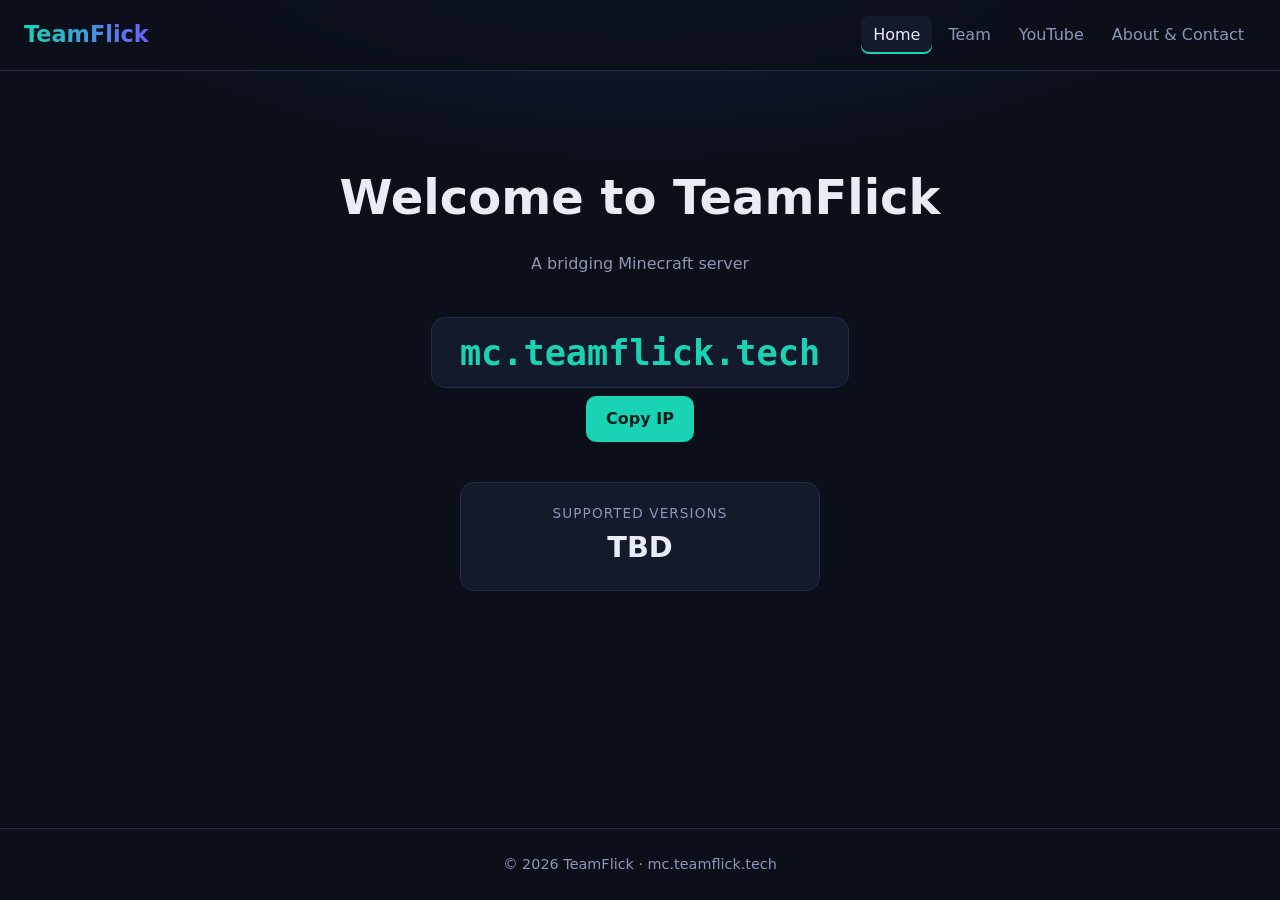
==== index.html @ f41781c0 "Initial TeamFlick static site" ====
<!doctype html>
<html lang="en">
<head>
<meta charset="utf-8">
<meta name="viewport" content="width=device-width, initial-scale=1">
<title>Home</title>
<meta name="description" content="TeamFlick – a Minecraft bridging server. IP: mc.teamflick.tech">
<link rel="stylesheet" href="assets/style.css">
</head>
<body data-page="home">
<header id="nav"></header>
<main>
<div class="hero">
  <h1>Welcome to TeamFlick</h1>
  <p class="muted" id="tagline"></p>
  <div class="ip" id="ip">…</div><br>
  <span id="copy"></span>
  <div class="stat"><div class="label">Supported versions</div><div class="value" id="versions">…</div></div>
</div>
</main>
<footer id="footer"></footer>
<script src="assets/app.js"></script>
</body>
</html>
---- assets/style.css ----
:root {
  --bg: #0b0f1a; --panel: #131a2b; --line: #222c45; --text: #e8ecf6; --muted: #8b97b5;
  --accent: #19d3b5; --accent2: #6d5efc;
}
* { box-sizing: border-box; }
body {
  margin: 0; background: radial-gradient(1200px 600px at 50% -200px, #1a2550 0%, var(--bg) 60%) no-repeat, var(--bg);
  color: var(--text); font: 16px/1.6 system-ui, -apple-system, "Segoe UI", Roboto, sans-serif;
  min-height: 100vh; display: flex; flex-direction: column;
}
#nav { display: flex; flex-wrap: wrap; gap: 12px 24px; align-items: center; justify-content: space-between;
  padding: 16px 24px; border-bottom: 1px solid var(--line); background: rgba(11,15,26,.8); backdrop-filter: blur(8px);
  position: sticky; top: 0; z-index: 5; }
.brand { font-weight: 800; font-size: 1.4rem; color: var(--text); text-decoration: none;
  background: linear-gradient(90deg, var(--accent), var(--accent2)); -webkit-background-clip: text; background-clip: text; color: transparent; }
nav { display: flex; flex-wrap: wrap; gap: 4px; }
nav a { color: var(--muted); text-decoration: none; padding: 6px 12px; border-radius: 8px; }
nav a:hover { color: var(--text); background: var(--panel); }
nav a.active { color: var(--text); background: var(--panel); box-shadow: inset 0 -2px var(--accent); }
main { flex: 1; width: 100%; max-width: 960px; margin: 0 auto; padding: 40px 24px; }
h1 { font-size: clamp(2rem, 6vw, 3rem); margin: 0 0 8px; }
h2 { margin: 0 0 12px; font-size: 1.2rem; }
.muted { color: var(--muted); }
.hero { text-align: center; padding: 48px 0 24px; }
.ip { display: inline-block; margin: 24px 0 8px; padding: 14px 28px; border-radius: 14px; background: var(--panel);
  border: 1px solid var(--line); font: 700 clamp(1.4rem, 5vw, 2.2rem) ui-monospace, Menlo, Consolas, monospace; color: var(--accent); }
.btn { cursor: pointer; border: 0; border-radius: 10px; padding: 10px 20px; font: inherit; font-weight: 600;
  color: #04201c; background: var(--accent); }
.btn:hover { filter: brightness(1.1); }
.stat { margin: 40px auto 0; max-width: 360px; padding: 20px; border-radius: 14px; background: var(--panel); border: 1px solid var(--line); }
.stat .label { color: var(--muted); font-size: .85rem; text-transform: uppercase; letter-spacing: .08em; }
.stat .value { font-size: 1.8rem; font-weight: 700; }
.grid { display: grid; grid-template-columns: repeat(auto-fill, minmax(200px, 1fr)); gap: 12px; }
.card { display: flex; gap: 12px; padding: 14px; border-radius: 12px; background: var(--panel); border: 1px solid var(--line);
  color: var(--text); text-decoration: none; }
a.card:hover { border-color: var(--accent); transform: translateY(-2px); transition: .15s; }
.member { align-items: center; }
.member img { border-radius: 8px; image-rendering: pixelated; background: var(--line); }
.rank { margin-bottom: 28px; }
.tag { display: inline-block; padding: 2px 12px; border-radius: 999px; font-weight: 700; font-size: .95rem;
  color: var(--c, #fff); border: 1px solid var(--c, #fff); background: color-mix(in srgb, var(--c, #fff) 12%, transparent); }
.yttag { --c: #ff4d4d; align-self: flex-start; font-size: .8rem; color: #ff4d4d; border-color: #ff4d4d; background: rgba(255,77,77,.12); }
.yt, .link { flex-direction: column; gap: 6px; }
.go { color: var(--accent); font-size: .9rem; margin-top: 4px; }
ul { padding-left: 20px; }
section.block { margin-bottom: 32px; }
#footer { text-align: center; padding: 24px; color: var(--muted); border-top: 1px solid var(--line); font-size: .9rem; }
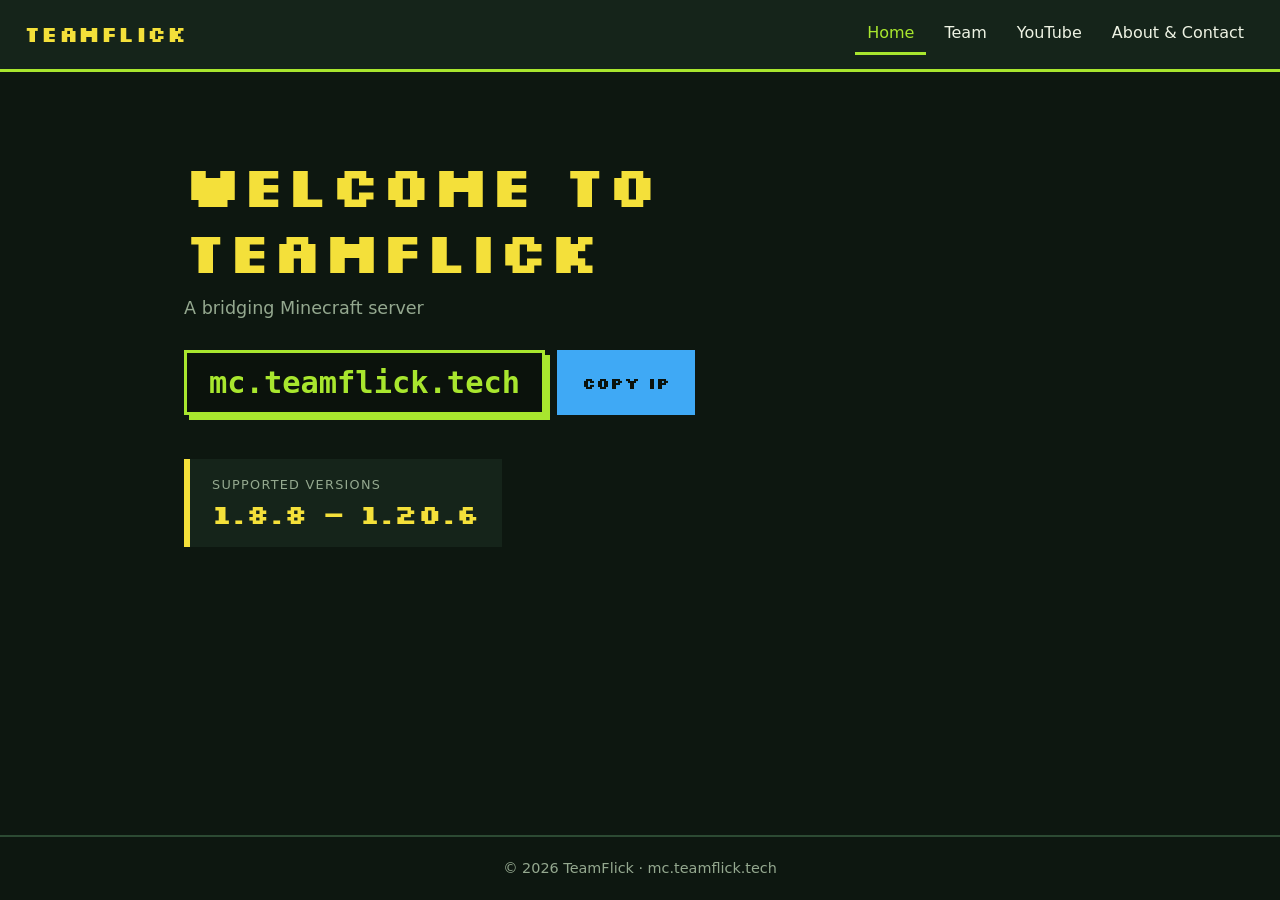
==== commit 43b0eb34: "Restyle: green/yellow theme with blue accents, pixel headings, logo slot" ====
--- a/index.html
+++ b/index.html
@@ -13,8 +13,7 @@
 <div class="hero">
   <h1>Welcome to TeamFlick</h1>
   <p class="muted" id="tagline"></p>
-  <div class="ip" id="ip">…</div><br>
-  <span id="copy"></span>
+  <div class="ip-row"><div class="ip" id="ip">…</div><span id="copy" style="display:flex"></span></div>
   <div class="stat"><div class="label">Supported versions</div><div class="value" id="versions">…</div></div>
 </div>
 </main>
--- a/assets/style.css
+++ b/assets/style.css
@@ -1,47 +1,77 @@
+@import url("https://fonts.googleapis.com/css2?family=Silkscreen:wght@400;700&display=swap");
+
 :root {
-  --bg: #0b0f1a; --panel: #131a2b; --line: #222c45; --text: #e8ecf6; --muted: #8b97b5;
-  --accent: #19d3b5; --accent2: #6d5efc;
+  --bg: #0d1710;
+  --panel: #15241a;
+  --panel2: #1b2d20;
+  --line: #2c4a33;
+  --text: #eef3e4;
+  --muted: #94a88f;
+  --lime: #a8e62e;
+  --yellow: #f4e03a;
+  --blue: #3fa9f5;
+  --ink: #0b120c;
+  --pixel: "Silkscreen", ui-monospace, Menlo, Consolas, monospace;
 }
 * { box-sizing: border-box; }
 body {
-  margin: 0; background: radial-gradient(1200px 600px at 50% -200px, #1a2550 0%, var(--bg) 60%) no-repeat, var(--bg);
-  color: var(--text); font: 16px/1.6 system-ui, -apple-system, "Segoe UI", Roboto, sans-serif;
+  margin: 0; background: var(--bg); color: var(--text);
+  font: 16px/1.6 system-ui, -apple-system, "Segoe UI", Roboto, sans-serif;
   min-height: 100vh; display: flex; flex-direction: column;
 }
-#nav { display: flex; flex-wrap: wrap; gap: 12px 24px; align-items: center; justify-content: space-between;
-  padding: 16px 24px; border-bottom: 1px solid var(--line); background: rgba(11,15,26,.8); backdrop-filter: blur(8px);
-  position: sticky; top: 0; z-index: 5; }
-.brand { font-weight: 800; font-size: 1.4rem; color: var(--text); text-decoration: none;
-  background: linear-gradient(90deg, var(--accent), var(--accent2)); -webkit-background-clip: text; background-clip: text; color: transparent; }
-nav { display: flex; flex-wrap: wrap; gap: 4px; }
-nav a { color: var(--muted); text-decoration: none; padding: 6px 12px; border-radius: 8px; }
-nav a:hover { color: var(--text); background: var(--panel); }
-nav a.active { color: var(--text); background: var(--panel); box-shadow: inset 0 -2px var(--accent); }
-main { flex: 1; width: 100%; max-width: 960px; margin: 0 auto; padding: 40px 24px; }
-h1 { font-size: clamp(2rem, 6vw, 3rem); margin: 0 0 8px; }
-h2 { margin: 0 0 12px; font-size: 1.2rem; }
+a { color: var(--blue); }
+
+/* header */
+#nav {
+  display: flex; flex-wrap: wrap; gap: 10px 28px; align-items: center; justify-content: space-between;
+  padding: 14px 24px; background: var(--panel); border-bottom: 3px solid var(--lime);
+}
+.brand { display: flex; align-items: center; gap: 10px; font-family: var(--pixel); font-weight: 700;
+  font-size: 1.4rem; color: var(--yellow); text-decoration: none; letter-spacing: .02em; }
+.brand img { height: 36px; width: auto; image-rendering: pixelated; }
+nav { display: flex; flex-wrap: wrap; gap: 2px 6px; }
+nav a { color: var(--text); text-decoration: none; padding: 6px 12px; font-weight: 500; border-bottom: 3px solid transparent; }
+nav a:hover { color: var(--blue); border-bottom-color: var(--blue); }
+nav a.active { color: var(--lime); border-bottom-color: var(--lime); }
+
+main { flex: 1; width: 100%; max-width: 960px; margin: 0 auto; padding: 40px 24px 56px; }
+h1 { font-family: var(--pixel); font-size: clamp(1.8rem, 6vw, 2.8rem); line-height: 1.15; margin: 0 0 10px; color: var(--yellow); }
+h2 { font-family: var(--pixel); font-size: 1.15rem; margin: 0 0 12px; color: var(--lime); }
 .muted { color: var(--muted); }
-.hero { text-align: center; padding: 48px 0 24px; }
-.ip { display: inline-block; margin: 24px 0 8px; padding: 14px 28px; border-radius: 14px; background: var(--panel);
-  border: 1px solid var(--line); font: 700 clamp(1.4rem, 5vw, 2.2rem) ui-monospace, Menlo, Consolas, monospace; color: var(--accent); }
-.btn { cursor: pointer; border: 0; border-radius: 10px; padding: 10px 20px; font: inherit; font-weight: 600;
-  color: #04201c; background: var(--accent); }
-.btn:hover { filter: brightness(1.1); }
-.stat { margin: 40px auto 0; max-width: 360px; padding: 20px; border-radius: 14px; background: var(--panel); border: 1px solid var(--line); }
-.stat .label { color: var(--muted); font-size: .85rem; text-transform: uppercase; letter-spacing: .08em; }
-.stat .value { font-size: 1.8rem; font-weight: 700; }
-.grid { display: grid; grid-template-columns: repeat(auto-fill, minmax(200px, 1fr)); gap: 12px; }
-.card { display: flex; gap: 12px; padding: 14px; border-radius: 12px; background: var(--panel); border: 1px solid var(--line);
+
+/* home */
+.hero { padding: 40px 0 8px; }
+.hero h1 { font-size: clamp(2.2rem, 8vw, 3.6rem); }
+.hero .muted { font-size: 1.1rem; margin: 0 0 28px; }
+.ip-row { display: flex; flex-wrap: wrap; gap: 12px; align-items: stretch; }
+.ip { padding: 12px 22px; background: var(--ink); border: 3px solid var(--lime); box-shadow: 5px 5px 0 var(--lime);
+  font: 700 clamp(1.2rem, 4.5vw, 1.9rem) ui-monospace, Menlo, Consolas, monospace; color: var(--lime); }
+.btn { cursor: pointer; border: 3px solid var(--blue); background: var(--blue); color: var(--ink);
+  padding: 0 22px; font: 700 1rem var(--pixel); }
+.btn:hover { background: var(--ink); color: var(--blue); }
+.btn:active { transform: translate(2px, 2px); }
+.stat { margin-top: 44px; display: inline-block; min-width: 260px; padding: 16px 22px; background: var(--panel);
+  border-left: 6px solid var(--yellow); }
+.stat .label { color: var(--muted); font-size: .8rem; text-transform: uppercase; letter-spacing: .1em; }
+.stat .value { font: 700 1.7rem var(--pixel); color: var(--yellow); }
+
+/* cards */
+.grid { display: grid; grid-template-columns: repeat(auto-fill, minmax(210px, 1fr)); gap: 14px; }
+.card { display: flex; gap: 12px; padding: 12px 14px; background: var(--panel); border: 2px solid var(--line);
   color: var(--text); text-decoration: none; }
-a.card:hover { border-color: var(--accent); transform: translateY(-2px); transition: .15s; }
+a.card:hover { border-color: var(--blue); box-shadow: 4px 4px 0 var(--blue); transform: translate(-2px, -2px); }
 .member { align-items: center; }
-.member img { border-radius: 8px; image-rendering: pixelated; background: var(--line); }
-.rank { margin-bottom: 28px; }
-.tag { display: inline-block; padding: 2px 12px; border-radius: 999px; font-weight: 700; font-size: .95rem;
-  color: var(--c, #fff); border: 1px solid var(--c, #fff); background: color-mix(in srgb, var(--c, #fff) 12%, transparent); }
-.yttag { --c: #ff4d4d; align-self: flex-start; font-size: .8rem; color: #ff4d4d; border-color: #ff4d4d; background: rgba(255,77,77,.12); }
+.member img { width: 44px; height: 44px; image-rendering: pixelated; background: var(--line); }
+.rank { margin-bottom: 30px; }
+.tag { display: inline-block; padding: 2px 10px; font: 700 .8rem var(--pixel); background: var(--c, var(--lime)); color: var(--ink); }
+.rank h2 { margin-bottom: 14px; }
+.yttag { --c: #ff5a4d; align-self: flex-start; }
 .yt, .link { flex-direction: column; gap: 6px; }
-.go { color: var(--accent); font-size: .9rem; margin-top: 4px; }
+.yt strong, .link strong { font-size: 1.1rem; }
+.go { color: var(--blue); font-weight: 600; font-size: .9rem; margin-top: 4px; }
+
 ul { padding-left: 20px; }
-section.block { margin-bottom: 32px; }
-#footer { text-align: center; padding: 24px; color: var(--muted); border-top: 1px solid var(--line); font-size: .9rem; }
+li::marker { color: var(--lime); }
+section.block { margin-bottom: 36px; }
+
+#footer { text-align: center; padding: 20px; color: var(--muted); border-top: 2px solid var(--line); font-size: .9rem; }
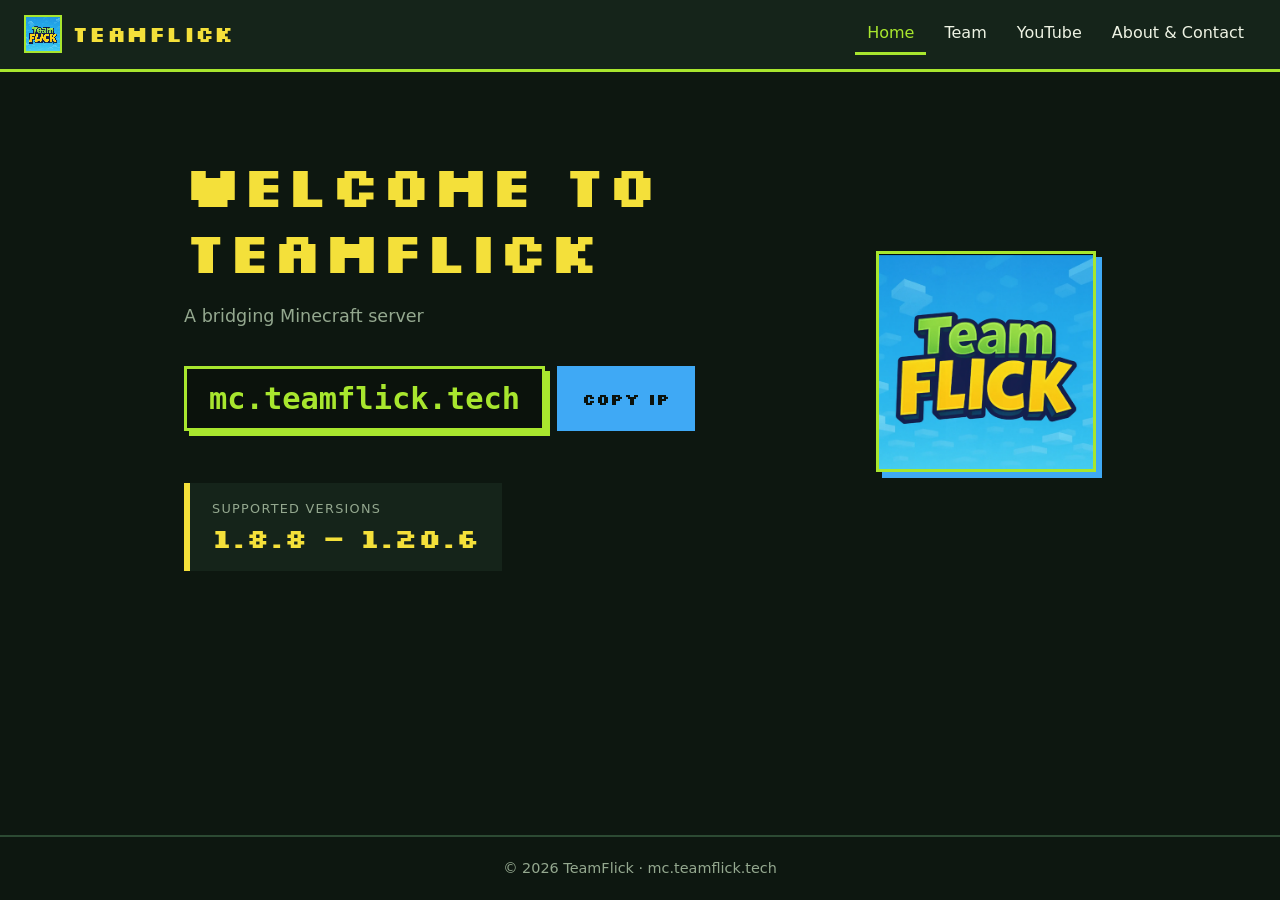
==== commit 4c420635: "Add logo, favicon, rules.json + rules section on About page" ====
--- a/index.html
+++ b/index.html
@@ -5,12 +5,14 @@
 <meta name="viewport" content="width=device-width, initial-scale=1">
 <title>Home</title>
 <meta name="description" content="TeamFlick – a Minecraft bridging server. IP: mc.teamflick.tech">
+<link rel="icon" href="assets/favicon.png">
 <link rel="stylesheet" href="assets/style.css">
 </head>
 <body data-page="home">
 <header id="nav"></header>
 <main>
 <div class="hero">
+  <img class="hero-logo" src="assets/logo.png" alt="TeamFlick logo" width="220" height="221">
   <h1>Welcome to TeamFlick</h1>
   <p class="muted" id="tagline"></p>
   <div class="ip-row"><div class="ip" id="ip">…</div><span id="copy" style="display:flex"></span></div>
--- a/assets/style.css
+++ b/assets/style.css
@@ -75,3 +75,17 @@
 section.block { margin-bottom: 36px; }
 
 #footer { text-align: center; padding: 20px; color: var(--muted); border-top: 2px solid var(--line); font-size: .9rem; }
+
+/* logo + rules */
+.hero { display: grid; grid-template-columns: 1fr auto; gap: 8px 40px; align-items: center; }
+.hero > :not(.hero-logo) { grid-column: 1; }
+.hero-logo { grid-column: 2; grid-row: 1 / span 4; width: 220px; height: auto; border: 3px solid var(--lime); box-shadow: 6px 6px 0 var(--blue); }
+@media (max-width: 640px) { .hero { grid-template-columns: 1fr; } .hero-logo { grid-column: 1; grid-row: auto; order: -1; width: 150px; } }
+.brand img { height: 38px; border: 2px solid var(--lime); }
+ol.rules { list-style: none; counter-reset: r; padding: 0; margin: 0; display: grid; gap: 10px; }
+ol.rules li { counter-increment: r; display: grid; grid-template-columns: 34px 1fr; gap: 0 12px; padding: 12px 14px; background: var(--panel); border-left: 4px solid var(--lime); }
+ol.rules li::before { content: counter(r); grid-row: span 2; font: 700 1.2rem var(--pixel); color: var(--yellow); }
+ol.rules strong { color: var(--text); }
+ol.rules span { color: var(--muted); }
+.notice { margin-top: 8px; padding: 12px 16px; background: var(--panel); border-left: 6px solid var(--blue); font-weight: 600; }
+.stat { justify-self: start; }
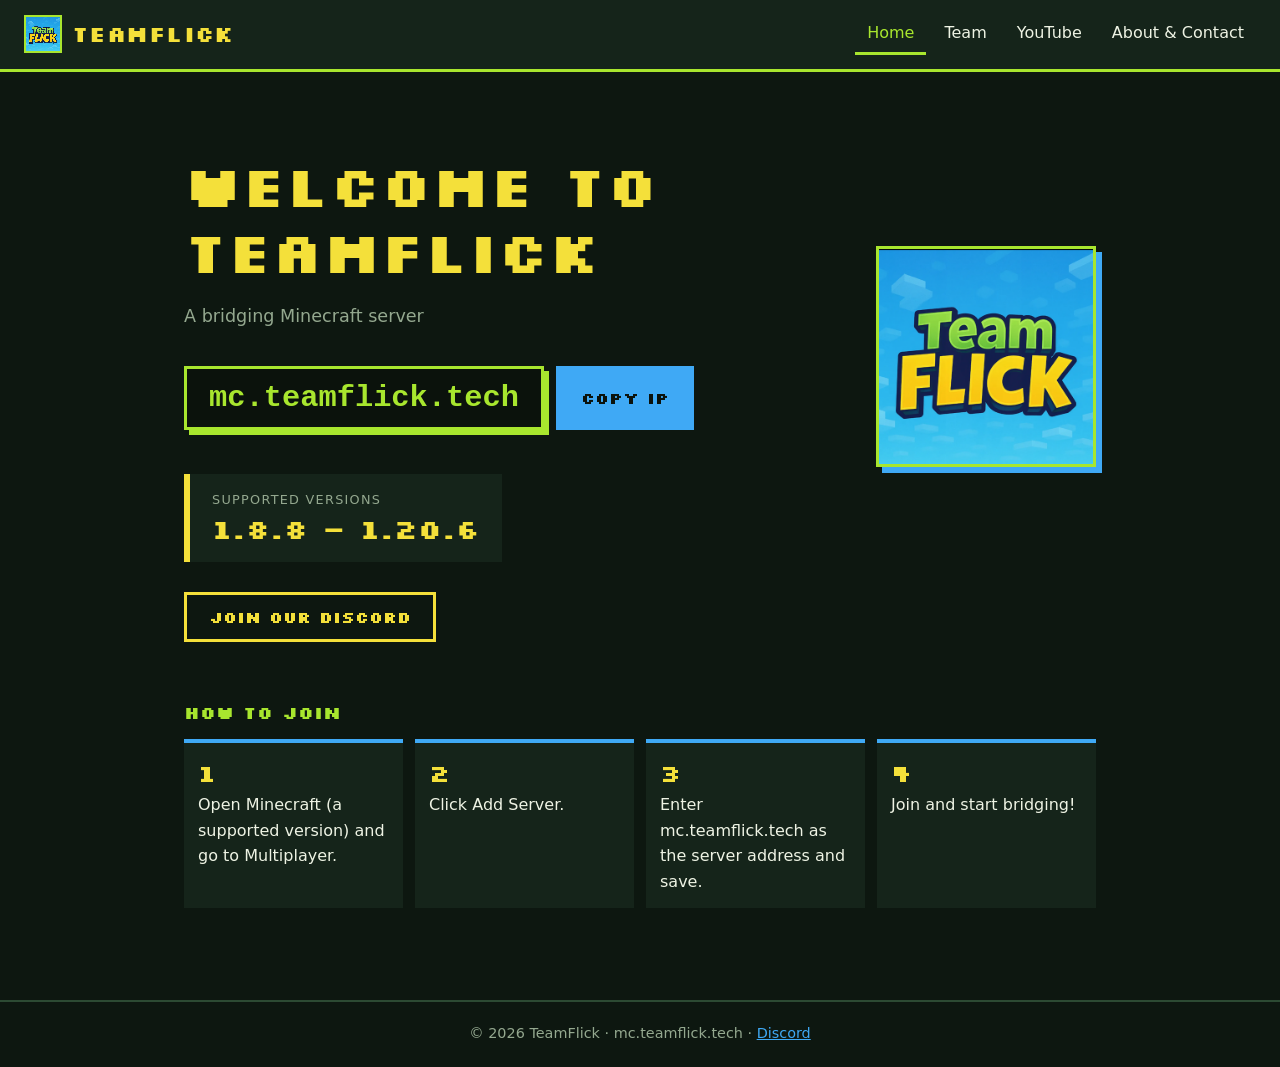
==== commit a2429188: "Home: live status, Discord CTA, how-to-join; footer links, 404 page, meta tags" ====
--- a/index.html
+++ b/index.html
@@ -5,6 +5,10 @@
 <meta name="viewport" content="width=device-width, initial-scale=1">
 <title>Home</title>
 <meta name="description" content="TeamFlick – a Minecraft bridging server. IP: mc.teamflick.tech">
+<meta name="theme-color" content="#0d1710">
+<meta property="og:title" content="TeamFlick">
+<meta property="og:description" content="A Minecraft bridging server. IP: mc.teamflick.tech">
+<meta property="og:image" content="assets/logo.png">
 <link rel="icon" href="assets/favicon.png">
 <link rel="stylesheet" href="assets/style.css">
 </head>
@@ -16,8 +20,16 @@
   <h1>Welcome to TeamFlick</h1>
   <p class="muted" id="tagline"></p>
   <div class="ip-row"><div class="ip" id="ip">…</div><span id="copy" style="display:flex"></span></div>
-  <div class="stat"><div class="label">Supported versions</div><div class="value" id="versions">…</div></div>
+  <div class="stats">
+    <div class="stat"><div class="label">Supported versions</div><div class="value" id="versions">…</div></div>
+    <div class="stat" id="status" hidden><div class="label">Server status</div><div class="value" id="status-val">…</div></div>
+  </div>
+  <div class="cta" id="cta"></div>
 </div>
+<section class="block" id="join-sec" hidden>
+  <h2>How to join</h2>
+  <ol class="steps" id="join"></ol>
+</section>
 </main>
 <footer id="footer"></footer>
 <script src="assets/app.js"></script>
--- a/assets/style.css
+++ b/assets/style.css
@@ -89,3 +89,20 @@
 ol.rules span { color: var(--muted); }
 .notice { margin-top: 8px; padding: 12px 16px; background: var(--panel); border-left: 6px solid var(--blue); font-weight: 600; }
 .stat { justify-self: start; }
+
+/* home extras */
+.stats { display: flex; flex-wrap: wrap; gap: 14px; margin-top: 36px; }
+.stats .stat { margin-top: 0; min-width: 200px; }
+.stat .value.on { color: var(--lime); }
+.stat .value.off { color: #ff6b5e; }
+.stat#status { border-left-color: var(--blue); }
+.cta { margin-top: 22px; }
+.btn-alt { display: inline-block; padding: 12px 22px; text-decoration: none; background: transparent; color: var(--yellow); border-color: var(--yellow); }
+.btn-alt:hover { background: var(--yellow); color: var(--ink); }
+ol.steps { list-style: none; counter-reset: s; padding: 0; margin: 0; display: grid; grid-template-columns: repeat(auto-fit, minmax(210px, 1fr)); gap: 12px; }
+ol.steps li { counter-increment: s; padding: 14px; background: var(--panel); border-top: 4px solid var(--blue); }
+ol.steps li::before { content: counter(s); display: block; font: 700 1.5rem var(--pixel); color: var(--yellow); margin-bottom: 4px; }
+.home-gap { margin-top: 48px; }
+#join-sec { margin-top: 48px; }
+#footer a { color: var(--blue); }
+[hidden] { display: none !important; }
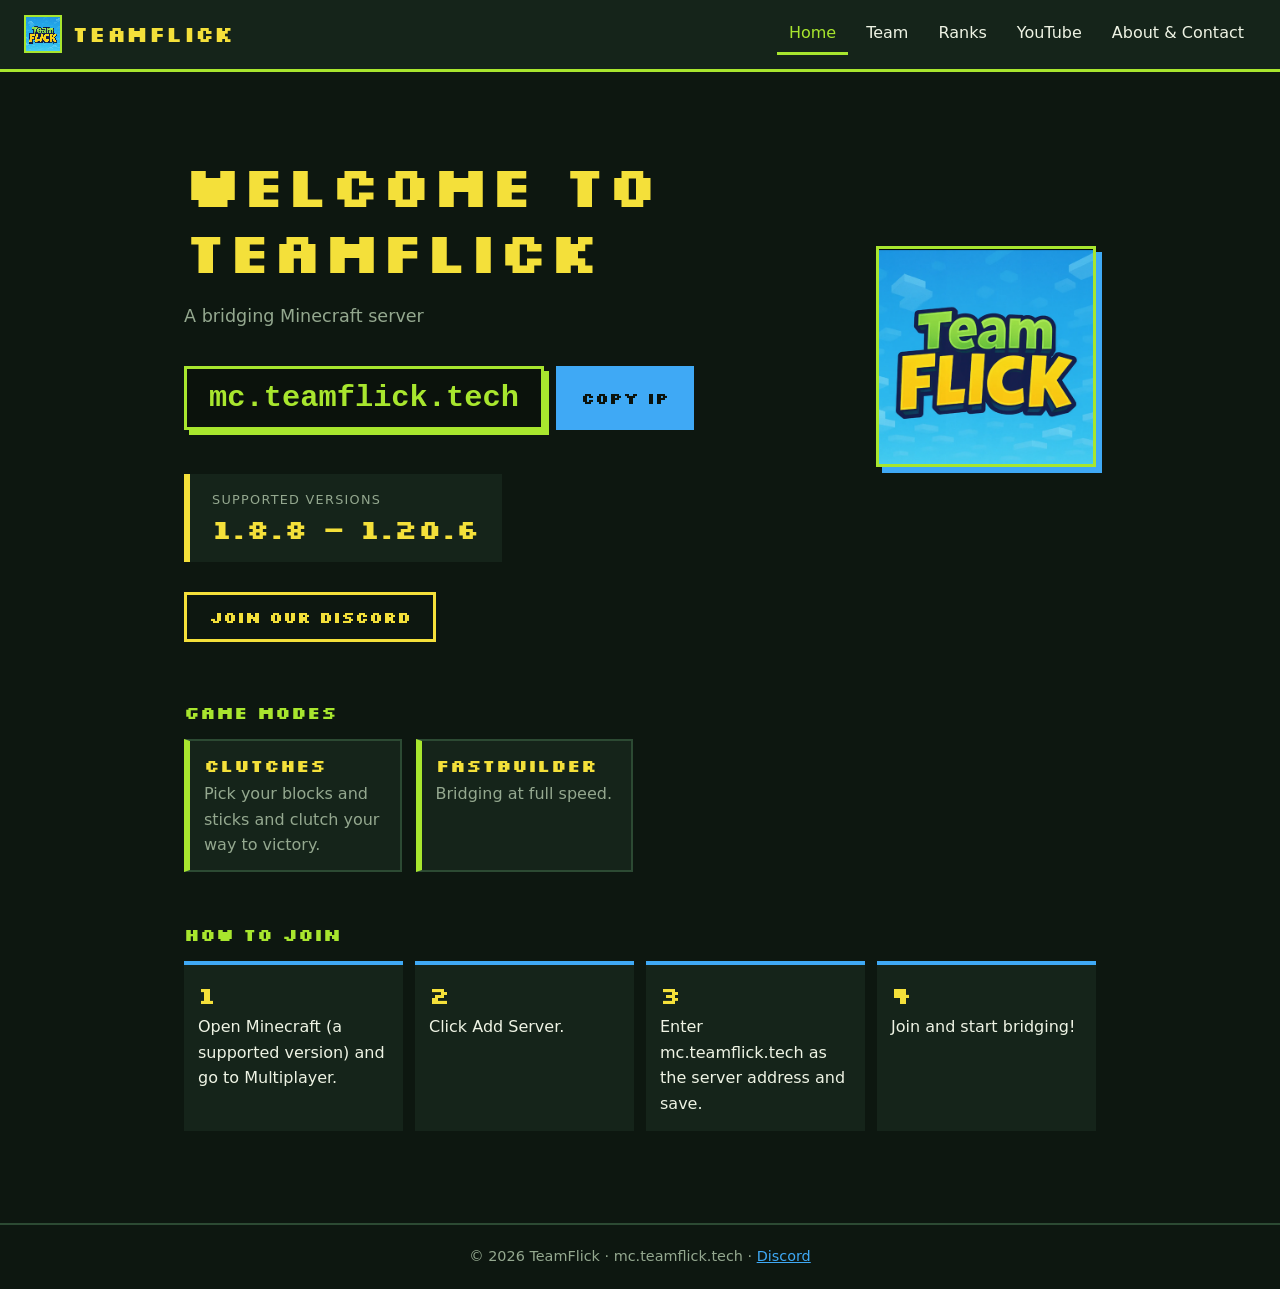
==== commit 88583b3e: "Add Ranks page (Premium/VIP/Flicker + how to buy) and game modes on home" ====
--- a/index.html
+++ b/index.html
@@ -26,6 +26,10 @@
   </div>
   <div class="cta" id="cta"></div>
 </div>
+<section class="block" id="modes-sec" hidden>
+  <h2>Game modes</h2>
+  <div class="grid" id="modes"></div>
+</section>
 <section class="block" id="join-sec" hidden>
   <h2>How to join</h2>
   <ol class="steps" id="join"></ol>
--- a/assets/style.css
+++ b/assets/style.css
@@ -106,3 +106,16 @@
 #join-sec { margin-top: 48px; }
 #footer a { color: var(--blue); }
 [hidden] { display: none !important; }
+
+/* ranks page + modes */
+.rank-cards { display: grid; grid-template-columns: repeat(auto-fit, minmax(260px, 1fr)); gap: 16px; margin: 24px 0 44px; align-items: start; }
+.rcard { background: var(--panel); border: 2px solid var(--line); border-top: 6px solid var(--c); padding: 16px 18px 8px; }
+.rcard h2 { color: var(--c); font-size: 1.4rem; }
+.rcard ul { padding-left: 18px; margin: 0 0 14px; }
+.rcard li::marker { color: var(--c); }
+.rcard table { width: 100%; border-collapse: collapse; margin-bottom: 8px; }
+.rcard td { padding: 6px 0; border-top: 1px solid var(--line); }
+.rcard td:last-child { text-align: right; font-weight: 700; color: var(--yellow); }
+.mode { flex-direction: column; gap: 4px; border-left: 6px solid var(--lime); }
+.mode strong { font: 700 1.15rem var(--pixel); color: var(--yellow); }
+#modes-sec { margin-top: 48px; }
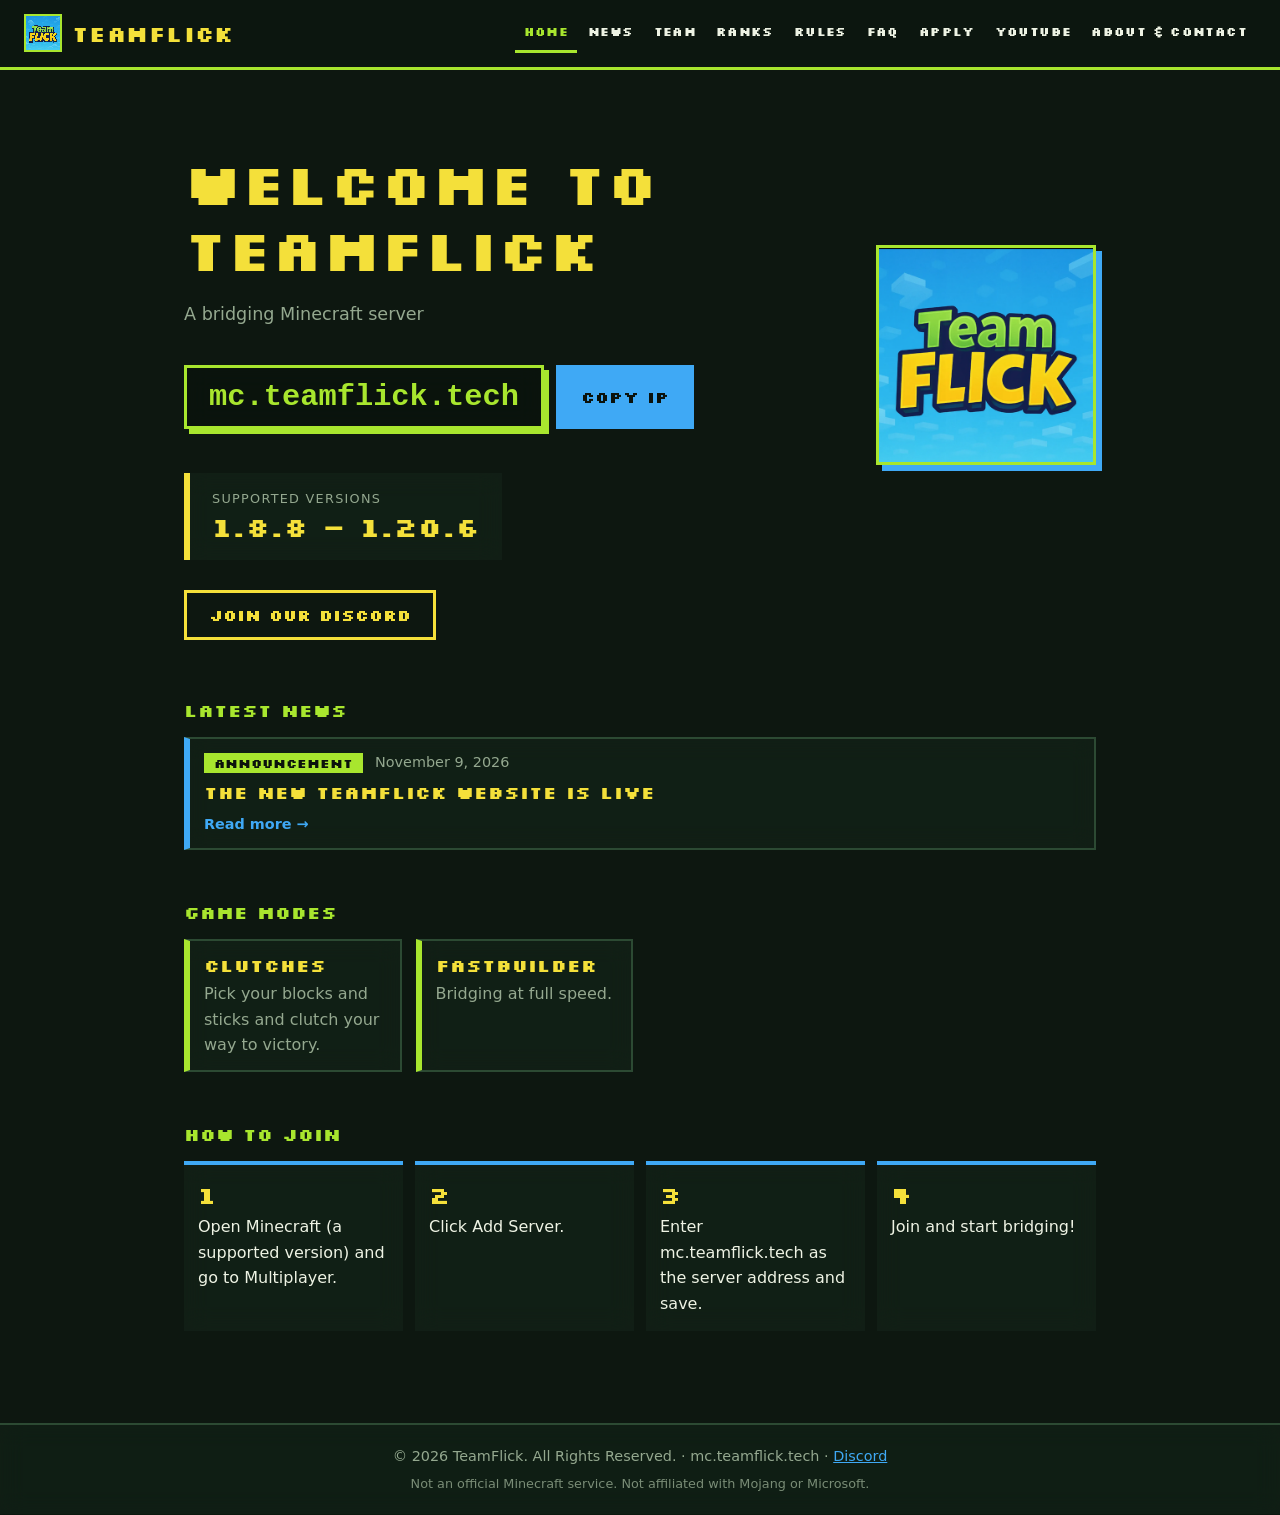
==== commit 7f7a18ba: "Sprinkle glitter on the cursor, teach links to wear a fancy hat (previews), news peeks on home" ====
--- a/index.html
+++ b/index.html
@@ -4,11 +4,16 @@
 <meta charset="utf-8">
 <meta name="viewport" content="width=device-width, initial-scale=1">
 <title>Home</title>
-<meta name="description" content="TeamFlick – a Minecraft bridging server. IP: mc.teamflick.tech">
+<meta name="description" content="Official website of TeamFlick, a Minecraft bridging server. IP: mc.teamflick.tech">
 <meta name="theme-color" content="#0d1710">
-<meta property="og:title" content="TeamFlick">
-<meta property="og:description" content="A Minecraft bridging server. IP: mc.teamflick.tech">
-<meta property="og:image" content="assets/logo.png">
+<link rel="canonical" href="https://teamflick.tech/">
+<meta property="og:type" content="website">
+<meta property="og:site_name" content="TeamFlick">
+<meta property="og:title" content="TeamFlick – Home">
+<meta property="og:description" content="Official website of TeamFlick, a Minecraft bridging server. IP: mc.teamflick.tech">
+<meta property="og:url" content="https://teamflick.tech/">
+<meta property="og:image" content="https://teamflick.tech/assets/logo.png">
+<meta name="twitter:card" content="summary">
 <link rel="icon" href="assets/favicon.png">
 <link rel="stylesheet" href="assets/style.css">
 </head>
@@ -26,6 +31,7 @@
   </div>
   <div class="cta" id="cta"></div>
 </div>
+<section class="block" id="latest" hidden></section>
 <section class="block" id="modes-sec" hidden>
   <h2>Game modes</h2>
   <div class="grid" id="modes"></div>
--- a/assets/style.css
+++ b/assets/style.css
@@ -119,3 +119,84 @@
 .mode { flex-direction: column; gap: 4px; border-left: 6px solid var(--lime); }
 .mode strong { font: 700 1.15rem var(--pixel); color: var(--yellow); }
 #modes-sec { margin-top: 48px; }
+#footer .fine { margin-top: 6px; font-size: .8rem; opacity: .8; }
+
+/* faq + apply */
+details.qa { background: var(--panel); border-left: 4px solid var(--blue); margin-bottom: 10px; padding: 0 16px; }
+details.qa summary { cursor: pointer; padding: 12px 0; font-weight: 600; }
+details.qa[open] { border-left-color: var(--lime); }
+details.qa p { margin: 0 0 14px; color: var(--muted); }
+.notice.open { border-left-color: var(--lime); color: var(--lime); }
+.notice.closed { border-left-color: #ff6b5e; color: #ff6b5e; }
+.role { flex-direction: column; gap: 6px; border-left: 6px solid var(--yellow); }
+.role strong { font: 700 1.1rem var(--pixel); color: var(--yellow); }
+.role ul { margin: 6px 0 0; font-size: .95rem; }
+section.block + .notice, .notice { margin-bottom: 24px; }
+
+/* news */
+.post { background: var(--panel); border-left: 6px solid var(--blue); padding: 16px 20px; margin-bottom: 18px; }
+.post .meta { display: flex; gap: 12px; align-items: center; margin-bottom: 6px; color: var(--muted); font-size: .9rem; }
+.post h2 { color: var(--yellow); font-size: 1.25rem; margin-bottom: 8px; }
+.post p { margin: 0 0 10px; }
+nav a { padding: 6px 9px; font-size: .95rem; } nav { gap: 0 2px; } #nav { gap: 10px 20px; }
+
+/* backdrop blur / glass */
+:root { --panel: rgba(21, 36, 26, .62); --glass: blur(12px) saturate(140%); }
+body::before {
+  content: ""; position: fixed; inset: 0; z-index: -1; pointer-events: none;
+  background:
+    linear-gradient(rgba(168,230,46,.22), rgba(168,230,46,.22)) 8% 14% / 150px 150px no-repeat,
+    linear-gradient(rgba(63,169,245,.26), rgba(63,169,245,.26)) 88% 22% / 210px 210px no-repeat,
+    linear-gradient(rgba(244,224,58,.18), rgba(244,224,58,.18)) 70% 78% / 180px 180px no-repeat,
+    linear-gradient(rgba(63,169,245,.20), rgba(63,169,245,.20)) 14% 85% / 240px 240px no-repeat,
+    radial-gradient(520px 520px at 12% 18%, rgba(168,230,46,.20), transparent 70%),
+    radial-gradient(600px 600px at 90% 30%, rgba(63,169,245,.22), transparent 70%),
+    radial-gradient(520px 520px at 70% 90%, rgba(244,224,58,.14), transparent 70%);
+}
+#nav { position: sticky; top: 0; z-index: 10; background: rgba(21, 36, 26, .55); -webkit-backdrop-filter: var(--glass); backdrop-filter: var(--glass); }
+.card, .stat, .rcard, .post, details.qa, ol.rules li, ol.steps li, .notice, .ip {
+  -webkit-backdrop-filter: var(--glass); backdrop-filter: var(--glass);
+}
+.ip { background: rgba(11, 18, 12, .6); }
+.hero-logo { backdrop-filter: none; }
+#footer { background: rgba(21, 36, 26, .5); -webkit-backdrop-filter: var(--glass); backdrop-filter: var(--glass); }
+
+/* news: click to reveal copy button */
+.post { cursor: pointer; transition: border-color .15s; }
+.post:hover, .post:focus-visible { border-left-color: var(--lime); outline: none; }
+.post.selected { border-left-color: var(--yellow); }
+.post .post-copy { display: none; margin-top: 6px; padding: 8px 16px; font-size: .85rem; }
+.post.selected .post-copy { display: inline-block; }
+
+/* navbar: mostly solid so scrolled content doesn't smear through */
+#nav { background: rgba(13, 23, 16, .86); -webkit-backdrop-filter: blur(10px); backdrop-filter: blur(10px); }
+
+/* nav: pixel font like the logo; dropdown on small screens */
+nav a { font-family: var(--pixel); font-weight: 700; font-size: .78rem; letter-spacing: .03em; padding: 8px 9px; }
+.nav-toggle { display: none; background: var(--ink); color: var(--yellow); border: 3px solid var(--lime); font: 700 1.2rem var(--pixel); padding: 4px 12px; cursor: pointer; }
+.nav-toggle:hover { border-color: var(--blue); color: var(--blue); }
+@media (max-width: 1080px) {
+  #nav { flex-wrap: wrap; }
+  .nav-toggle { display: block; }
+  #nav nav { display: none; width: 100%; flex-direction: column; gap: 4px; padding: 8px 0 4px; }
+  #nav.open nav { display: flex; }
+  #nav nav a { font-size: .95rem; padding: 12px 14px; background: rgba(27, 45, 32, .7); border-bottom: 0; border-left: 4px solid transparent; }
+  #nav nav a.active { border-left-color: var(--lime); }
+  #nav nav a:hover { border-left-color: var(--blue); }
+  #nav { padding: 12px 18px; }
+}
+
+/* no scrolling/bouncing past the footer */
+html { background: var(--bg); overscroll-behavior: none; }
+body { overscroll-behavior: none; min-height: 100vh; min-height: 100dvh; }
+.member img.dc { image-rendering: auto; object-fit: cover; }
+
+/* hover glow on people cards, latest news */
+.member, .yt { transition: transform .15s, border-color .15s, box-shadow .15s; }
+.member:hover { transform: translateY(-3px); border-color: var(--lime); box-shadow: 0 6px 0 rgba(168, 230, 46, .35); }
+a.card.yt:hover { box-shadow: 4px 4px 0 var(--blue); }
+#latest { margin-top: 48px; }
+.latest { flex-direction: column; gap: 6px; border-left: 6px solid var(--blue); }
+.latest strong { font: 700 1.1rem var(--pixel); color: var(--yellow); }
+.latest .meta { display: flex; gap: 12px; align-items: center; color: var(--muted); font-size: .9rem; }
+@media (prefers-reduced-motion: reduce) { .member:hover { transform: none; } a.card:hover { transform: none; } }
